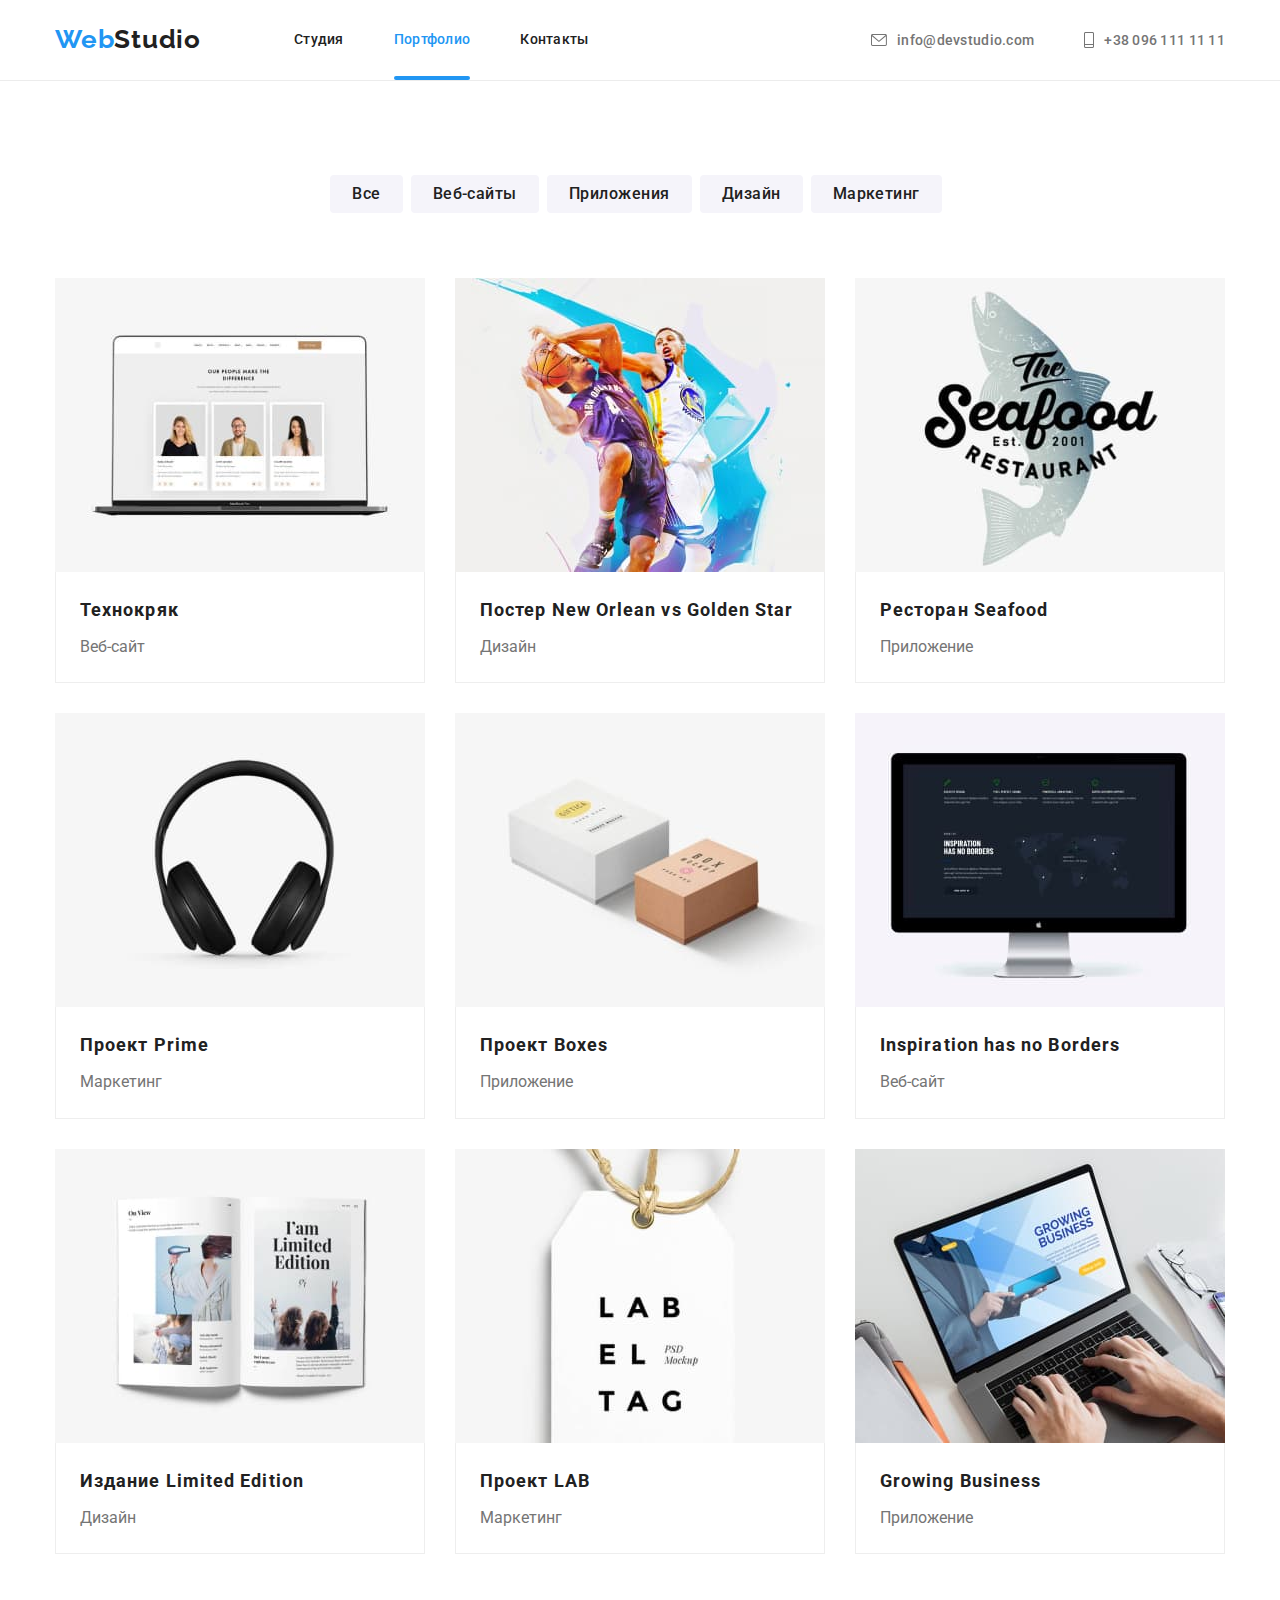
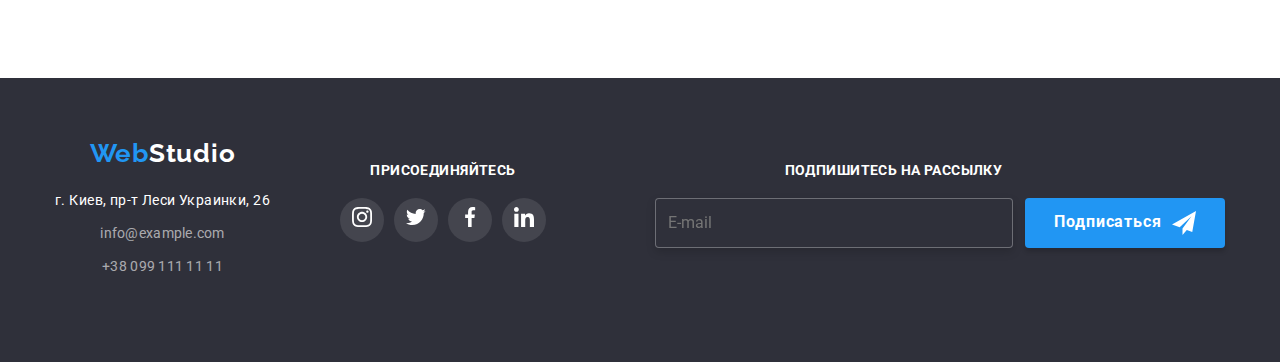
==== portfolio.html @ 6d99855c "." ====
<!DOCTYPE html>
<html lang="ru">

<head>
  <meta charset="UTF-8" />
  <meta http-equiv="X-UA-Compatible" content="IE=edge" />
  <meta name="viewport" content="width=device-width, initial-scale=1.0" />
  <title>Document</title>
  <link href="https://fonts.googleapis.com/css2?family=Raleway:wght@700&family=Roboto:wght@400;500;700;900&display=swap"
    rel="stylesheet">
  <link rel="stylesheet" href="https://cdnjs.cloudflare.com/ajax/libs/modern-normalize/1.0.0/modern-normalize.min.css">
  <link rel="stylesheet" href="./css/main.css" />
</head>

<body>
  <!--Шапка сайта-->

  <header class="header">
    <div class="container header__link">
      <a href="./index.html" class="logo header-logo">Web<span class="logo__part">Studio</span></a>
      <button type="button" class="menu__button is-open" aria-label="Переключатель мобильного меню"
        aria-expanded="false" aria-controls="menu-container" data-menu-button>
        <svg width="40" height="40">
          <use class="menu__icon-cross" href="./images/icons.svg#menu"></use>
          <use class="menu__icon-menu" href="./images/icons.svg#close-menu"></use>
        </svg>
      </button>
      <div class="mobile-menu is-open" data-menu>
        <nav>
          <ul class="site-nav ">
            <li class="site-nav__item ">
              <a href="./index.html" class="site-nav__link">Студия
              </a>
            </li>
            <li class="site-nav__item ">
              <a href="./portfolio.html" class="site-nav__link  current  site-nav--current">Портфолио</a>
            </li>
            <li class="site-nav__item ">
              <a href="/" class="site-nav__link">Контакты</a>
            </li>
          </ul>
        </nav>
        <div>
          <ul class="communication">
            <li class="communication__item">
              <a href="mailto:info@devstudio.com" class="header__communication header__communication--grey">
                <svg class="communication__icon" width="16px" height="12px">
                  <use href="./images/icons.svg#letter">
                  </use>
                </svg>
                info@devstudio.com
              </a>
            </li>
            <li class="communication__item">
              <a href="tel:+380961111111" class="header__communication header__communication--large">
                <svg class="communication__icon" width="10px" height="16px">
                  <use href="./images/icons.svg#mobile"></use>
                </svg>
                +38 096 111 11 11</a>
            </li>
          </ul>
          <ul class="social-menu">
            <li class="social-menu__item social-menu__item--margin">
              <a href="" class="social-menu__link">Instagram</a>
            </li>
            <li class="social-menu__item social-menu__item--margin">
              <a href="" class="social-menu__link">Twitter</a>
            </li>
            <li class="social-menu__item social-menu__item--margin">
              <a href="" class="social-menu__link">Facebook</a>
            </li>
            <li class="social-menu__item social-menu__item--margin">
              <a href="" class="social-menu__link">LinkedIn</a>
            </li>
          </ul>
        </div>
      </div>
    </div>
  </header>

  <!--Портфолио-->
  <section class="section">
    <div class="container">
      <h1 class="filtr__title">Портфолио</h1>
      <div class="filtr">
        <ul class="filtr__list">
          <li class="filtr__item"><button type="button" class="filtr__button">Все</button></li>
          <li class="filtr__item"><button type="button" class="filtr__button">Веб-сайты</button></li>
          <li class="filtr__item"><button type="button" class="filtr__button">Приложения</button></li>
          <li class="filtr__item"><button type="button" class="filtr__button">Дизайн</button></li>
          <li class="filtr__item"><button type="button" class="filtr__button">Маркетинг</button></li>
        </ul>
      </div>
      <ul class="portfolio">
        <li class="portfolio__item ">
          <div class="portfolio__overlay">
            <p class="portfolio__hover-text">
              Технокряк это современная площадка распространения коронавируса. Компании используют
              эту платформу для цифрового
              шпионажа и атак на защищённые сервера конкурентов.</p>
            <a href="" class="portfolio__link">
              <picture>
                <source srcset="./images/portfolio/portfolio1-desktop.jpg 1x,
              ./images/portfolio/portfolio1-desktop-@2x.jpg 2x" media="(min-width:1200px)" type="image/jpg" />
                <source srcset="./images/portfolio/portfolio1-tablet.jpg 1x,
              ./images/portfolio/portfolio1-tablet-@2x.jpg 2x" media="(min-width:768px)" type="image/jpg" />
                <source srcset="./images/portfolio/portfolio1-mobile.jpg 1x,
              ./images/portfolio/portfolio1-mobile-@2x.jpg 2x" media="(max-width:767px)" type="image/jpg" />

                <img src="./images/portfolio/portfolio1-desktop.jpg" alt="Ноутбук с открытым сайтом" width="450">
              </picture>

            </a>
          </div>
          <div class="portfolio__border">
            <h2 class="portfolio__title">Технокряк</h2>
            <p class="portfolio__type">Веб-сайт</p>
          </div>

        </li>
        <li class="portfolio__item">
          <div class="portfolio__overlay">
            <a href="" class="portfolio__link">
              <picture>
                <source srcset="./images/portfolio/portfolio2-desktop.jpg 1x,
               ./images/portfolio/portfolio2-desktop-@2x.jpg 2x" media="(min-width:1200px)" type="image/jpg" />
                <source srcset="./images/portfolio/portfolio2-tablet.jpg 1x,
               ./images/portfolio/portfolio2-tablet-@2x.jpg 2x" media="(min-width:768px)" type="image/jpg" />
                <source srcset="./images/portfolio/portfolio2-mobile.jpg 1x,
               ./images/portfolio/portfolio2-mobile-@2x.jpg 2x" media="(max-width:767px)" type="image/jpg" />

                <img src="./images/portfolio/portfolio2-desktop.jpg" alt="Баскетболисты" width="450">
              </picture>

            </a>
          </div>
          <div class="portfolio__border">
            <h2 class="portfolio__title">Постер New Orlean vs Golden Star</h2>
            <p class="portfolio__type">Дизайн</p>
          </div>

        </li>
        <li class="portfolio__item">
          <div class="portfolio__overlay">
            <a href="" class="portfolio__link">
              <picture>
                <source srcset="./images/portfolio/portfolio3-desktop.jpg 1x,
              ./images/portfolio/portfolio3-desktop-@2x.jpg 2x" media="(min-width:1200px)" type="image/jpg" />
                <source srcset="./images/portfolio/portfolio3-tablet.jpg 1x,
               ./images/portfolio/portfolio3-tablet-@2x.jpg 2x" media="(min-width:768px)" type="image/jpg" />
                <source srcset="./images/portfolio/portfolio3-mobile.jpg 1x,
                 ./images/portfolio/portfolio3-mobile-@2x.jpg 2x" media="(max-width:767px)" type="image/jpg" />

                <img src="./images/portfolio/portfolio3-desktop.jpg" alt="Логотип рыбного ресторана" width="450">
              </picture>
            </a>
          </div>

          <div class="portfolio__border">
            <h2 class="portfolio__title">Ресторан Seafood</h2>
            <p class="portfolio__type">Приложение</p>
          </div>
        </li>
        <li class="portfolio__item">
          <div class="portfolio__overlay">
            <a href="" class="portfolio__link">
              <picture>
                <source srcset="./images/portfolio/portfolio4-desktop.jpg 1x,
                 ./images/portfolio/portfolio4-desktop-@2x.jpg 2x" media="(min-width:1200px)" type="image/jpg" />
                <source srcset="./images/portfolio/portfolio4-tablet.jpg 1x,
                 ./images/portfolio/portfolio4-tablet-@2x.jpg 2x" media="(min-width:768px)" type="image/jpg" />
                <source srcset="./images/portfolio/portfolio4-mobile.jpg 1x,
                ./images/portfolio/portfolio4-mobile-@2x.jpg 2x" media="(max-width:767px)" type="image/jpg" />

                <img src="./images/portfolio/portfolio4-desktop.jpg" alt="Наушники" width="450">
              </picture>
            </a>
          </div>
          <div class="portfolio__border">
            <h2 class="portfolio__title">Проект Prime</h2>
            <p class="portfolio__type">Маркетинг</p>
          </div>

        </li>
        <li class="portfolio__item">
          <div class="portfolio__overlay">
            <a href="" class="portfolio__link">
              <picture>
                <source srcset="./images/portfolio/portfolio5-desktop.jpg 1x,
                               ./images/portfolio/portfolio5-desktop-@2x.jpg 2x" media="(min-width:1200px)"
                  type="image/jpg" />
                <source srcset="./images/portfolio/portfolio5-tablet.jpg 1x,
                               ./images/portfolio/portfolio5-tablet-@2x.jpg 2x" media="(min-width:768px)"
                  type="image/jpg" />
                <source srcset="./images/portfolio/portfolio5-mobile.jpg 1x,
                              /.images/portfolio/portfolio5-mobile-@2x.jpg 2x" media="(max-width:767px)"
                  type="image/jpg" />

                <img src="./images/portfolio/portfolio5-desktop.jpg" alt="Запакованые коробочки" width="450">
              </picture>
            </a>
          </div>
          <div class="portfolio__border">
            <h2 class="portfolio__title">Проект Boxes</h2>
            <p class="portfolio__type">Приложение</p>
          </div>

        </li>
        <li class="portfolio__item">
          <div class="portfolio__overlay">
            <a href="" class="portfolio__link">
              <picture>
                <source srcset="./images/portfolio/portfolio6-desktop.jpg 1x,
                    ./images/portfolio/portfolio6-desktop-@2x.jpg 2x" media="(min-width:1200px)" type="image/jpg" />
                <source srcset="./images/portfolio/portfolio6-tablet.jpg 1x,
                      ./images/portfolio/portfolio6-tablet-@2x.jpg 2x" media="(min-width:768px)" type="image/jpg" />
                <source srcset="./images/portfolio/portfolio6-mobile.jpg 1x,
                    ./images/portfolio/portfolio6-mobile-@2x.jpg 2x" media="(max-width:767px)" type="image/jpg" />

                <img src="./images/portfolio/portfolio6-desktop.jpg" alt="Экран компьютера с открытой программой"
                  idth="450">
              </picture>
            </a>
          </div>
          <div class="portfolio__border">
            <h2 class="portfolio__title">Inspiration has no Borders</h2>
            <p class="portfolio__type">Веб-сайт</p>
          </div>

        </li>
        <li class="portfolio__item">
          <div class="portfolio__overlay">
            <a href="" class="portfolio__link">
              <picture>
                <source srcset="./images/portfolio/portfolio7-desktop.jpg 1x,
                    ./images/portfolio/portfolio7-desktop-@2x.jpg 2x" media="(min-width:1200px)" type="image/jpg" />
                <source srcset="./images/portfolio/portfolio7-tablet.jpg 1x,
                 ./images/portfolio/portfolio7-tablet-@2x.jpg 2x" media="(min-width:768px)" type="image/jpg" />
                <source srcset="./images/portfolio/portfolio7-mobile.jpg 1x,
                    ./images/portfolio/portfolio7-mobile-@2x.jpg 2x" media="(max-width:767px)" type="image/jpg" />

                <img src="./images/portfolio/portfolio7-desktop.jpg" alt="Открытый журнал" width="450">
              </picture>
            </a>
          </div>

          <div class="portfolio__border">
            <h2 class="portfolio__title">Издание Limited Edition</h2>
            <p class="portfolio__type">Дизайн</p>
          </div>

        </li>
        <li class="portfolio__item">
          <div class="portfolio__overlay">
            <a href="" class="portfolio__link">
              <picture>
                <source srcset="./images/portfolio/portfolio8-desktop.jpg 1x,
                     ./images/portfolio/portfolio8-desktop-@2x.jpg 2x" media="(min-width:1200px)" type="image/jpg" />
                <source srcset="./images/portfolio/portfolio8-tablet.jpg 1x,
                 ./images/portfolio/portfolio8-tablet-@2x.jpg 2x" media="(min-width:768px)" type="image/jpg" />
                <source srcset="./images/portfolio/portfolio8-mobile.jpg 1x,
                  ./images/portfolio/portfolio8-mobile-@2x.jpg 2x" media="(max-width:767px)" type="image/jpg" />

                <img src="./images/portfolio/portfolio8-desktop.jpg" alt="Етикетка" width="450">
              </picture>
            </a>
          </div>

          <div class="portfolio__border">
            <h2 class="portfolio__title">Проект LAB</h2>
            <p class="portfolio__type">Маркетинг</p>
          </div>

        </li>
        <li class="portfolio__item">
          <div class="portfolio__overlay">
            <a href="" class="portfolio__link">
              <picture>
                <source srcset="./images/portfolio/portfolio9-desktop.jpg 1x,
                   ./images/portfolio/portfolio9-desktop-@2x.jpg 2x" media="(min-width:1200px)" type="image/jpg" />
                <source srcset="./images/portfolio/portfolio9-tablet.jpg 1x,
                   ./images/portfolio/portfolio9-tablet-@2x.jpg 2x" media="(min-width:768px)" type="image/jpg" />
                <source srcset="./images/portfolio/portfolio9-mobile.jpg 1x,
                   ./images/portfolio/portfolio9-mobile-@2x.jpg 2x" media="(max-width:767px)" type="image/jpg" />

                <img src="./images/portfolio/portfolio9-desktop.jpg" alt="Работа за ноутбуком" width="450">
              </picture>

            </a>
          </div>

          <div class="portfolio__border">
            <h2 class="portfolio__title">Growing Business</h2>
            <p class="portfolio__type">Приложение</p>
          </div>

        </li>
      </ul>
    </div>
  </section>

  <!--Футер-->
  <footer class="footer__bg">
    <div class="container footer">
      <div class="footer__tablet">
        <div class="footer__div">
          <a href="./index.html" class="logo">Web<span class="logo__lower">Studio</span></a>
          <address class="footer__address">г. Киев, пр-т Леси Украинки, 26</address>
          <ul>
            <li>
              <a href="mailto:info@example.com" class="footer__communication">info@example.com</a>
            </li>
            <li>
              <a href="tel:+380991111111" class="footer__communication">+38 099 111 11 11</a>
            </li>
          </ul>
        </div>


        <div class="social-footer">
          <h2 class="social-footer__title">присоединяйтесь</h2>
          <ul class=" social-footer__list">
            <li class="social-footer__item">
              <a href="" class="social-footer__link">
                <svg class="social-footer__icon" width="20px" height="20px">
                  <use href="./images/icons.svg#instagram"></use>
                </svg>
              </a>
            </li>
            <li class="social-footer__item">
              <a href="" class="social-footer__link">
                <svg class="social-footer__icon" width="20px" height="20px">
                  <use href="./images/icons.svg#twitter"></use>
                </svg>
              </a>
            </li>
            <li class="social-footer__item">
              <a href="" class="social-footer__link">
                <svg class="social-footer__icon" width="20px" height="20px">
                  <use href="./images/icons.svg#facebook"></use>
                </svg>
              </a>
            </li>
            <li class="social-footer__item">
              <a href="" class="social-footer__link">
                <svg class="social-footer__icon" width="20px" height="20px">
                  <use href="./images/icons.svg#linkedin"></use>
                </svg>
              </a>
            </li>
          </ul>
        </div>
      </div>
      <div class="footer-form__div">

        <h2 class="footer-form__title">Подпишитесь на рассылку</h2>
        <form class="footer-form">
          <input class="footer-form__input" type="email" name="email" placeholder="E-mail">

          <button class="footer-form__button" type="button">Подписаться
            <svg class="footer-form__icon" width="24px" height="24px">
              <use href="./images/icons.svg#icon-send"></use>
            </svg>
          </button>
        </form>
      </div>
    </div>
  </footer>

  <script src="./js/menu.js"></script>
</body>

</html>
---- css/main.css ----
body {
  font-family: roboto, sans-serif;
  color: #212121;
}

li {
  list-style: none;
}

ul {
  margin: 0;
  padding: 0;
}

img {
  display: block;
  max-width: 100%;
}

button {
  font-family: inherit;
}

.container {
  margin-left: auto;
  margin-right: auto;
  padding: 0 15px 0 15px;
}

@media screen and (min-width: 480px) {
  .container {
    width: 480px;
  }
}

@media screen and (min-width: 768px) {
  .container {
    width: 768px;
  }
}

@media screen and (min-width: 1200px) {
  .container {
    width: 1200px;
  }
}

.logo {
  color: #2196F3;
  font-family: raleway, sans-serif;
  text-decoration: none;
  font-weight: bold;
  font-size: 24px;
  line-height: 1.2;
  letter-spacing: 0.03em;
}

@media screen and (min-width: 768px) {
  .logo {
    font-size: 26px;
  }
}

.section {
  padding-top: 94px;
  padding-bottom: 94px;
}

@media screen and (max-width: 1190px) {
  .section {
    padding-top: 60px;
    padding-bottom: 60px;
  }
}

.section.no-padding {
  padding-top: 0;
}

@media screen and (max-width: 1200px) {
  .section.no-padding {
    display: none;
  }
}

.hero__button, .footer-form__button, .modal-form___send-button {
  font-style: normal;
  font-weight: bold;
  font-size: 16px;
  line-height: 1.8;
  letter-spacing: 0.06em;
  border: transparent;
  border-radius: 4px;
  cursor: pointer;
  color: #ffffff;
  background-color: #2196F3;
  -webkit-box-shadow: 0px 4px 4px rgba(0, 0, 0, 0.15);
          box-shadow: 0px 4px 4px rgba(0, 0, 0, 0.15);
  width: 200px;
  height: 50px;
}

.header {
  position: relative;
  border-bottom: 1px solid #ECECEC;
}

.header__link {
  display: -webkit-box;
  display: -ms-flexbox;
  display: flex;
}

@media screen and (max-width: 767px) {
  .header__link {
    -webkit-box-align: center;
        -ms-flex-align: center;
            align-items: center;
    -webkit-box-pack: justify;
        -ms-flex-pack: justify;
            justify-content: space-between;
  }
}

.header-logo {
  padding-top: 16px;
  padding-bottom: 16px;
}

@media screen and (min-width: 767px) {
  .header-logo {
    padding-top: 26px;
    padding-bottom: 26px;
  }
}

@media screen and (min-width: 1200px) {
  .header-logo {
    padding-top: 24px;
    padding-bottom: 25px;
  }
}

.logo__part {
  color: #212121;
}

@media screen and (max-width: 767px) {
  .mobile-menu {
    position: absolute;
    top: 0;
    left: 0;
    display: -webkit-box;
    display: -ms-flexbox;
    display: flex;
    -webkit-box-orient: vertical;
    -webkit-box-direction: normal;
        -ms-flex-direction: column;
            flex-direction: column;
    -webkit-box-pack: justify;
        -ms-flex-pack: justify;
            justify-content: space-between;
    width: 100%;
    height: 100vh;
    background-color: #ffffff;
    z-index: 5;
    padding-top: 48px;
    padding-bottom: 48px;
    padding-left: 40px;
    -webkit-transition: top 250ms;
    transition: top 250ms;
  }
}

.mobile-menu.is-open {
  top: -100vh;
}

@media screen and (min-width: 767px) {
  .mobile-menu {
    width: 100%;
    display: -webkit-box;
    display: -ms-flexbox;
    display: flex;
    -webkit-box-align: center;
        -ms-flex-align: center;
            align-items: center;
    -webkit-box-pack: justify;
        -ms-flex-pack: justify;
            justify-content: space-between;
  }
}

@media screen and (min-width: 767px) {
  .mobile-menu {
    margin-left: 88px;
  }
}

@media screen and (min-width: 1200px) {
  .mobile-menu {
    margin-left: 93px;
  }
}

@media screen and (min-width: 767px) {
  .site-nav {
    display: -webkit-box;
    display: -ms-flexbox;
    display: flex;
  }
}

.site-nav--current {
  color: #2196F3;
}

@media screen and (min-width: 767px) {
  .site-nav--current::after {
    content: "";
    display: block;
    position: absolute;
    left: 0;
    bottom: 0;
    width: 100%;
    height: 4px;
    border-radius: 2px;
    background-color: #2196F3;
  }
}

@media screen and (min-width: 767px) {
  .site-nav__item {
    position: relative;
  }
  .site-nav__item:not(:last-child) {
    margin-right: 50px;
  }
}

@media screen and (max-width: 767px) {
  .site-nav__item:not(:last-child) {
    margin-bottom: 32px;
  }
}

.site-nav__link {
  position: relative;
  color: #212121;
  text-decoration: none;
  -webkit-transition: color 250ms cubic-bezier(0.4, 0, 0.2, 1);
  transition: color 250ms cubic-bezier(0.4, 0, 0.2, 1);
  font-weight: 500;
  font-size: 40px;
  line-height: 1.17;
  letter-spacing: 0.02em;
}

.site-nav__link:hover, .site-nav__link:focus {
  color: #2196F3;
}

@media screen and (min-width: 767px) {
  .site-nav__link {
    display: -webkit-box;
    display: -ms-flexbox;
    display: flex;
    font-size: 14px;
    line-height: 1.14;
    padding-top: 32px;
    padding-bottom: 32px;
  }
}

.current {
  color: #2196F3;
}

.communication {
  display: -webkit-box;
  display: -ms-flexbox;
  display: flex;
  -webkit-box-orient: vertical;
  -webkit-box-direction: reverse;
      -ms-flex-direction: column-reverse;
          flex-direction: column-reverse;
}

@media screen and (min-width: 767px) {
  .communication {
    -webkit-box-orient: vertical;
    -webkit-box-direction: normal;
        -ms-flex-direction: column;
            flex-direction: column;
  }
}

@media screen and (min-width: 1200px) {
  .communication {
    -webkit-box-orient: inherit;
    -webkit-box-direction: inherit;
        -ms-flex-direction: inherit;
            flex-direction: inherit;
  }
}

@media screen and (max-width: 767px) {
  .communication {
    margin-bottom: 64px;
  }
}

.header__communication {
  display: -webkit-box;
  display: -ms-flexbox;
  display: flex;
  -webkit-box-align: center;
      -ms-flex-align: center;
          align-items: center;
  font-style: normal;
  font-weight: 500;
  font-size: 14px;
  line-height: 1.17;
  letter-spacing: 0.02em;
  color: #757575;
  text-decoration: none;
  -webkit-transition: color 250ms cubic-bezier(0.4, 0, 0.2, 1);
  transition: color 250ms cubic-bezier(0.4, 0, 0.2, 1);
}

.header__communication:hover, .header__communication:focus {
  color: #2196F3;
}

@media screen and (max-width: 767px) {
  .header__communication {
    font-size: 24px;
    line-height: 1.18;
  }
  .header__communication--large {
    font-size: 34px;
    line-height: 1.18;
    color: #2196F3;
    margin-bottom: 32px;
  }
  .header__communication--large:focus, .header__communication--large:hover {
    color: #2196F3;
  }
}

@media screen and (max-width: 767px) and (min-width: 767px) {
  .header__communication {
    font-size: 12px;
    line-height: 1.14;
    color: #757575;
    display: -webkit-box;
    display: -ms-flexbox;
    display: flex;
    -webkit-box-align: center;
        -ms-flex-align: center;
            align-items: center;
  }
}

@media screen and (min-width: 1200px) {
  .header__communication {
    padding-top: 30px;
    padding-bottom: 30px;
  }
}

@media screen and (max-width: 1199px) {
  .communication__item + .communication__item {
    margin-top: 10px;
  }
}

@media screen and (min-width: 1200px) {
  .communication__item + .communication__item {
    margin-left: 50px;
  }
}

.communication__icon {
  display: none;
}

@media screen and (min-width: 767px) {
  .communication__icon {
    display: block;
    fill: currentColor;
  }
}

.communication__icon {
  margin-right: 10px;
}

@media screen and (min-width: 767px) and (max-width: 1200px) {
  .communication__icon {
    margin-right: 8px;
  }
}

.social-menu {
  display: -webkit-box;
  display: -ms-flexbox;
  display: flex;
  -ms-flex-wrap: wrap;
      flex-wrap: wrap;
}

@media screen and (min-width: 767px) {
  .social-menu {
    display: none;
  }
}

.social-menu__link {
  font-weight: 500;
  font-size: 18px;
  line-height: 1.22;
  letter-spacing: 0.02em;
  color: #2196F3;
}

.social-menu__link:focus, .social-menu__link:hover {
  color: #2196F3;
}

.social-menu__item {
  position: relative;
}

.social-menu__item:not(:last-child) {
  margin-right: 20px;
}

.social-menu__item:not(:first-child)::after {
  position: absolute;
  top: 0;
  left: -10px;
  content: '';
  display: block;
  height: 22px;
  border: 1px solid rgba(33, 33, 33, 0.2);
}

@media screen and (max-width: 767px) {
  .menu__button {
    display: -webkit-inline-box;
    display: -ms-inline-flexbox;
    display: inline-flex;
    margin: 0;
    padding: 0;
    border: none;
    background-color: transparent;
    z-index: 10;
  }
  .menu__button:hover, .menu__button:focus {
    fill: #2196F3;
  }
  .menu__button .menu__icon-cross {
    display: none;
  }
  .menu__button.is-open .menu__icon-cross {
    display: block;
  }
  .menu__button.is-open .menu__icon-menu {
    display: none;
  }
}

@media screen and (min-width: 767px) {
  .menu__button {
    display: none;
  }
}

.hero {
  text-align: center;
  padding-top: 118px;
  padding-bottom: 118px;
}

@media screen and (min-width: 768px) {
  .hero {
    padding-top: 200px;
    padding-bottom: 200px;
  }
}

.hero__overlay {
  margin-left: auto;
  margin-right: auto;
  height: 400px;
  background-image: -webkit-gradient(linear, left top, right top, from(rgba(0, 0, 0, 0.4))), url(/images/Header-mobile.jpg);
  background-image: linear-gradient(to right rgba(0, 0, 0, 0.4), rgba(0, 0, 0, 0.4)), url(/images/Header-mobile.jpg);
  background-size: cover;
  background-repeat: no-repeat;
  background-position: center;
}

@media screen and (min-width: 768px) {
  .hero__overlay {
    height: 600px;
  }
}

@media (-webkit-min-device-pixel-ratio: 2), (min-resolution: 2dppx) {
  .hero__overlay {
    background-image: -webkit-gradient(linear, left top, right top, from(rgba(0, 0, 0, 0.4))), url(/images/Header-mobile@2x.jpg);
    background-image: linear-gradient(to right rgba(0, 0, 0, 0.4), rgba(0, 0, 0, 0.4)), url(/images/Header-mobile@2x.jpg);
  }
}

@media screen and (min-width: 480px) {
  .hero__overlay {
    background-image: -webkit-gradient(linear, left top, right top, from(rgba(0, 0, 0, 0.4))), url(/images/Header-tablet.jpg);
    background-image: linear-gradient(to right rgba(0, 0, 0, 0.4), rgba(0, 0, 0, 0.4)), url(/images/Header-tablet.jpg);
  }
}

@media screen and (min-width: 480px) and (-webkit-min-device-pixel-ratio: 2), screen and (min-width: 480px) and (min-resolution: 2dppx) {
  .hero__overlay {
    background-image: -webkit-gradient(linear, left top, right top, from(rgba(0, 0, 0, 0.4))), url(/images/Header-tablet@2x.jpg);
    background-image: linear-gradient(to right rgba(0, 0, 0, 0.4), rgba(0, 0, 0, 0.4)), url(/images/Header-tablet@2x.jpg);
  }
}

@media screen and (min-width: 768px) {
  .hero__overlay {
    background-image: -webkit-gradient(linear, left top, right top, from(rgba(0, 0, 0, 0.4))), url(/images/Header-desktop.jpg);
    background-image: linear-gradient(to right rgba(0, 0, 0, 0.4), rgba(0, 0, 0, 0.4)), url(/images/Header-desktop.jpg);
  }
}

@media screen and (min-width: 768px) and (-webkit-min-device-pixel-ratio: 2), screen and (min-width: 768px) and (min-resolution: 2dppx) {
  .hero__overlay {
    background-image: -webkit-gradient(linear, left top, right top, from(rgba(0, 0, 0, 0.4))), url(/images/Header-desktop@2x.jpg);
    background-image: linear-gradient(to right rgba(0, 0, 0, 0.4), rgba(0, 0, 0, 0.4)), url(/images/Header-desktop@2x.jpg);
  }
}

.hero__title {
  color: #ffffff;
  font-weight: 900;
  font-size: 26px;
  line-height: 1.4;
  letter-spacing: 0.06em;
  text-transform: uppercase;
  margin-bottom: 30px;
  margin-top: 0;
}

@media screen and (min-width: 1200px) {
  .hero__title {
    font-size: 44px;
  }
}

.hero__button {
  margin-left: auto;
  margin-right: auto;
}

@media screen and (min-width: 767px) {
  .advantage {
    display: -webkit-box;
    display: -ms-flexbox;
    display: flex;
    -ms-flex-wrap: wrap;
        flex-wrap: wrap;
    margin-right: -30px;
    margin-bottom: -30px;
  }
}

.advantage__title {
  position: absolute;
  width: 1px;
  height: 1px;
  margin: -1px;
  border: 0;
  padding: 0;
  clip: rect(0 0 0 0);
  overflow: hidden;
}

.advantage__div {
  display: -webkit-box;
  display: -ms-flexbox;
  display: flex;
  -webkit-box-pack: center;
      -ms-flex-pack: center;
          justify-content: center;
  background-color: #f5f4fa;
  height: 120px;
  margin-bottom: 30px;
  border-radius: 4px;
}

.advantage__icon {
  margin-top: 20px;
}

.advantage__item {
  background-color: #ffffff;
  margin-bottom: 30px;
}

@media screen and (min-width: 767px) {
  .advantage__item {
    -ms-flex-preferred-size: calc((100% - 60px) / 2);
        flex-basis: calc((100% - 60px) / 2);
    margin-right: 30px;
    margin-bottom: 30px;
  }
}

@media screen and (min-width: 1199px) {
  .advantage__item {
    -ms-flex-preferred-size: calc((100% - 120px) / 4);
        flex-basis: calc((100% - 120px) / 4);
    margin-right: 30px;
  }
}

@media screen and (min-width: 767px) and (max-width: 1198px) {
  .advantage__item:nth-child(2n) {
    margin-right: 0;
  }
}

@media screen and (min-width: 1199px) {
  .advantage__item:last-child {
    margin-right: 0;
  }
}

.description__title {
  text-align: center;
  font-weight: bold;
  font-size: 14px;
  line-height: 1.4;
  text-transform: uppercase;
  letter-spacing: 0.03em;
  margin-top: 0;
  margin-bottom: 10px;
}

.description__info {
  font-size: 14px;
  line-height: 1.7;
  color: #757575;
  letter-spacing: 0.03em;
  margin-top: 0;
  margin-bottom: 0;
}

.service__title {
  font-weight: bold;
  font-size: 36px;
  line-height: 1.17;
  letter-spacing: 0.03em;
  text-align: center;
  margin-top: 0;
  margin-bottom: 50px;
}

.service__list {
  display: -webkit-box;
  display: -ms-flexbox;
  display: flex;
}

.service__item {
  background-color: #ffffff;
  margin-right: 30px;
  position: relative;
}

.service__item:last-child {
  margin-right: 0;
}

.service__link {
  text-align: center;
  background-color: rgba(47, 48, 58, 0.8);
  font-style: normal;
  font-weight: bold;
  font-size: 14px;
  line-height: 1.14;
  letter-spacing: 0.03em;
  color: #ffffff;
  text-transform: uppercase;
  text-decoration: none;
  width: 370px;
  height: 70px;
  position: absolute;
  bottom: 0;
  padding-top: 27px;
  margin: 0;
}

.team {
  margin-left: auto;
  margin-right: auto;
  background-color: #F5F4FA;
}

.team__title {
  font-weight: bold;
  font-size: 36px;
  line-height: 1.17;
  letter-spacing: 0.03em;
  text-align: center;
  margin-top: 0;
  margin-bottom: 50px;
}

@media screen and (min-width: 768px) {
  .team__list {
    display: -webkit-box;
    display: -ms-flexbox;
    display: flex;
    -ms-flex-wrap: wrap;
        flex-wrap: wrap;
    margin-right: -30px;
    margin-bottom: -30px;
  }
}

.team__item {
  background-color: #ffffff;
  margin-bottom: 30px;
}

@media screen and (max-width: 767px) {
  .team__item:last-child {
    margin-bottom: 0;
  }
}

@media screen and (min-width: 768px) {
  .team__item {
    -ms-flex-preferred-size: calc((100% - 30px * 2) / 2);
        flex-basis: calc((100% - 30px * 2) / 2);
    margin-right: 30px;
    margin-bottom: 30px;
  }
}

@media screen and (min-width: 1199px) {
  .team__item {
    -ms-flex-preferred-size: calc((100% - 30px * 4) / 4);
        flex-basis: calc((100% - 30px * 4) / 4);
    margin-right: 30px;
  }
}

.team__member {
  font-weight: 500;
  font-size: 16px;
  line-height: 1.9;
  letter-spacing: 0.03em;
  text-align: center;
  margin-top: 0;
  margin-bottom: 10px;
}

.team__profession {
  color: #757575;
  font-size: 16px;
  line-height: 1.9;
  letter-spacing: 0.03em;
  text-align: center;
  margin: 0;
}

.team__border {
  border-radius: 0px 0px 4px 4px;
  border: 1px solid #EEEEEE;
  padding-top: 30px;
  padding-bottom: 30px;
  -webkit-box-shadow: 0px 1px 3px rgba(0, 0, 0, 0.12), 0px 1px 1px rgba(0, 0, 0, 0.14), 0px 2px 1px rgba(0, 0, 0, 0.2);
          box-shadow: 0px 1px 3px rgba(0, 0, 0, 0.12), 0px 1px 1px rgba(0, 0, 0, 0.14), 0px 2px 1px rgba(0, 0, 0, 0.2);
}

.social-div {
  width: 206px;
  height: 44px;
  margin-left: auto;
  margin-right: auto;
  margin-top: 16px;
}

.social-div__list {
  display: -webkit-box;
  display: -ms-flexbox;
  display: flex;
}

.social-div__item {
  width: 44px;
  height: 44px;
  margin-right: 10px;
  -webkit-box-align: center;
      -ms-flex-align: center;
          align-items: center;
}

.social-div__item:last-child {
  margin-right: 0;
}

.social-div__link {
  display: -webkit-box;
  display: -ms-flexbox;
  display: flex;
  -webkit-box-pack: center;
      -ms-flex-pack: center;
          justify-content: center;
  -webkit-box-align: center;
      -ms-flex-align: center;
          align-items: center;
  width: 44px;
  height: 44px;
  border-radius: 50%;
  -webkit-transition: background-color 250ms cubic-bezier(0.4, 0, 0.2, 1);
  transition: background-color 250ms cubic-bezier(0.4, 0, 0.2, 1);
}

.social-div__link:focus, .social-div__link:hover {
  background-color: #2196F3;
}

.social-div__icon {
  fill: #AFB1B8;
  -webkit-transition: fill 250ms cubic-bezier(0.4, 0, 0.2, 1);
  transition: fill 250ms cubic-bezier(0.4, 0, 0.2, 1);
}

.social-div__link:hover .social-div__icon,
.social-div__link:focus .social-div__icon {
  fill: #ffffff;
}

.clients {
  -webkit-box-align: center;
      -ms-flex-align: center;
          align-items: center;
  display: -webkit-box;
  display: -ms-flexbox;
  display: flex;
  -ms-flex-wrap: wrap;
      flex-wrap: wrap;
  margin: -15px;
}

.clients__title {
  font-weight: bold;
  font-size: 36px;
  line-height: 1.17;
  letter-spacing: 0.03em;
  text-align: center;
  margin-top: 0;
  margin-bottom: 50px;
}

.clients__item {
  -webkit-box-sizing: border-box;
          box-sizing: border-box;
  margin: 15px;
  -ms-flex-preferred-size: calc((100% - 60px) / 2);
      flex-basis: calc((100% - 60px) / 2);
}

@media screen and (min-width: 768px) {
  .clients__item {
    -ms-flex-preferred-size: calc((100% - 90px) / 3);
        flex-basis: calc((100% - 90px) / 3);
  }
}

@media screen and (min-width: 1200px) {
  .clients__item {
    -ms-flex-preferred-size: calc((100% - 180px) / 6);
        flex-basis: calc((100% - 180px) / 6);
  }
}

.clients__link {
  display: -webkit-box;
  display: -ms-flexbox;
  display: flex;
  -webkit-box-pack: center;
      -ms-flex-pack: center;
          justify-content: center;
  -webkit-box-align: center;
      -ms-flex-align: center;
          align-items: center;
  height: 92px;
  border: 1px solid #AFB1B8;
  border-radius: 4px;
  -webkit-transition: border-color 250ms cubic-bezier(0.4, 0, 0.2, 1);
  transition: border-color 250ms cubic-bezier(0.4, 0, 0.2, 1);
}

.clients__link:hover, .clients__link:focus {
  border-color: #2196F3;
}

.clients__icon {
  fill: #AFB1B8;
  -webkit-transition: fill 250ms cubic-bezier(0.4, 0, 0.2, 1);
  transition: fill 250ms cubic-bezier(0.4, 0, 0.2, 1);
}

.clients__link:hover .clients__icon,
.clients__link:focus .clients__icon {
  fill: #2196F3;
}

.footer__bg {
  margin-left: auto;
  margin-right: auto;
  background-color: #2F303A;
}

.footer__address {
  color: #ffffff;
  font-size: 14px;
  line-height: 1.7;
  font-style: normal;
  margin-bottom: 9px;
  letter-spacing: 0.03em;
  margin-top: 20px;
}

.footer__communication {
  display: block;
  color: rgba(255, 255, 255, 0.6);
  text-decoration: none;
  font-size: 14px;
  line-height: 1.7;
  letter-spacing: 0.02em;
  margin-bottom: 9px;
}

.logo__lower {
  color: #ffffff;
  text-align: center;
}

.footer__div {
  padding-top: 60px;
  text-align: center;
  -webkit-box-align: center;
      -ms-flex-align: center;
          align-items: center;
}

@media screen and (min-width: 768px) {
  .footer__div {
    margin-right: 30px;
  }
}

@media screen and (min-width: 1200px) {
  .footer__div {
    margin-right: 70px;
  }
}

.social-footer {
  padding-top: 60px;
  padding-bottom: 60px;
  text-align: center;
  -webkit-box-align: center;
      -ms-flex-align: center;
          align-items: center;
}

@media screen and (min-width: 1200px) {
  .social-footer {
    padding-top: 72px;
  }
}

.social-footer__title {
  font-weight: bold;
  font-size: 14px;
  line-height: 16px;
  letter-spacing: 0.03em;
  text-transform: uppercase;
  color: #ffffff;
  margin-bottom: 20px;
}

.social-footer__list {
  width: 206px;
  height: 44px;
  display: -webkit-box;
  display: -ms-flexbox;
  display: flex;
  margin-left: auto;
  margin-right: auto;
}

.social-footer__item {
  display: -webkit-box;
  display: -ms-flexbox;
  display: flex;
  width: 44px;
  height: 44px;
  margin-right: 10px;
  -webkit-box-pack: center;
      -ms-flex-pack: center;
          justify-content: center;
  border-radius: 50%;
  -webkit-box-align: center;
      -ms-flex-align: center;
          align-items: center;
  background-color: rgba(255, 255, 255, 0.1);
  cursor: pointer;
  -webkit-transition: background-color 250ms cubic-bezier(0.4, 0, 0.2, 1);
  transition: background-color 250ms cubic-bezier(0.4, 0, 0.2, 1);
}

.social-footer__item:last-child {
  margin-right: 0;
}

.social-footer__item:hover {
  background-color: #2196F3;
}

.social-footer__link {
  padding: 10px;
}

.social-footer__icon {
  fill: #ffffff;
}

@media screen and (min-width: 768px) and (max-width: 1199px) {
  .footer__tablet {
    display: -webkit-box;
    display: -ms-flexbox;
    display: flex;
    -ms-flex-pack: distribute;
        justify-content: space-around;
  }
}

@media screen and (min-width: 1200px) {
  .footer__tablet {
    display: -webkit-box;
    display: -ms-flexbox;
    display: flex;
    -ms-flex-preferred-size: calc((100% - 30px) / 2);
        flex-basis: calc((100% - 30px) / 2);
    padding-bottom: 60px;
  }
}

@media screen and (min-width: 1200px) {
  .footer {
    display: -webkit-box;
    display: -ms-flexbox;
    display: flex;
  }
}

.footer-form {
  padding-bottom: 60px;
  text-align: center;
  -webkit-box-align: center;
      -ms-flex-align: center;
          align-items: center;
}

@media screen and (min-width: 1200px) {
  .footer-form {
    margin-left: 93px;
    display: -webkit-box;
    display: -ms-flexbox;
    display: flex;
  }
}

@media screen and (min-width: 768px) {
  .footer-form__div {
    margin-top: 60px;
  }
}

@media screen and (min-width: 1200px) {
  .footer-form__div {
    margin-top: 72px;
  }
}

.footer-form__title {
  font-weight: bold;
  font-size: 14px;
  line-height: 16px;
  letter-spacing: 0.03em;
  text-transform: uppercase;
  color: #ffffff;
  margin-bottom: 20px;
  text-align: center;
}

.footer-form__input {
  width: 100%;
  height: 50px;
  background-color: #2F303A;
  border: 1px solid rgba(255, 255, 255, 0.3);
  -webkit-box-sizing: border-box;
          box-sizing: border-box;
  -webkit-filter: drop-shadow(0px 4px 4px rgba(0, 0, 0, 0.15));
          filter: drop-shadow(0px 4px 4px rgba(0, 0, 0, 0.15));
  border-radius: 4px;
  cursor: pointer;
  margin-bottom: 20px;
}

@media screen and (min-width: 768px) {
  .footer-form__input {
    width: 450px;
  }
}

@media screen and (min-width: 1200px) {
  .footer-form__input {
    width: 358px;
    margin-right: 12px;
    margin-bottom: 0;
  }
}

.footer-form__input:focus {
  border-color: rgba(255, 255, 255, 0.3);
}

.footer-form__input::-webkit-input-placeholder {
  padding-left: 10px;
}

.footer-form__input:-ms-input-placeholder {
  padding-left: 10px;
}

.footer-form__input::-ms-input-placeholder {
  padding-left: 10px;
}

.footer-form__input::placeholder {
  padding-left: 10px;
}

.footer-form__button {
  display: -webkit-box;
  display: -ms-flexbox;
  display: flex;
  -webkit-box-align: center;
      -ms-flex-align: center;
          align-items: center;
  text-align: center;
  -webkit-box-pack: center;
      -ms-flex-pack: center;
          justify-content: center;
  margin-left: 12px;
  margin-left: auto;
  margin-right: auto;
}

.footer-form__icon {
  margin-left: 10px;
}

.backdrop {
  position: fixed;
  top: 0;
  bottom: 0;
  width: 100%;
  height: 100%;
  background-color: rgba(0, 0, 0, 0.2);
  opacity: 1;
  -webkit-transition: opacity 250ms cubic-bezier(0.4, 0, 0.2, 1);
  transition: opacity 250ms cubic-bezier(0.4, 0, 0.2, 1);
  z-index: 15;
  overflow-y: scroll;
}

.backdrop.is-hidden {
  opacity: 0;
  visibility: visible;
  pointer-events: none;
}

@media screen and (max-width: 767.98px) {
  .backdrop {
    padding: 93px 15px;
  }
}

.modal {
  position: relative;
  width: 100%;
  max-width: 450px;
  border-radius: 4px;
  background-color: #ffffff;
  display: -webkit-box;
  display: -ms-flexbox;
  display: flex;
  -webkit-box-pack: end;
      -ms-flex-pack: end;
          justify-content: flex-end;
  -webkit-box-shadow: 0px 1px 3px rgba(0, 0, 0, 0.12), 0px 1px 1px rgba(0, 0, 0, 0.14), 0px 2px 1px rgba(0, 0, 0, 0.2);
          box-shadow: 0px 1px 3px rgba(0, 0, 0, 0.12), 0px 1px 1px rgba(0, 0, 0, 0.14), 0px 2px 1px rgba(0, 0, 0, 0.2);
  -webkit-transition: -webkit-transform 250ms cubic-bezier(0.4, 0, 0.2, 1);
  transition: -webkit-transform 250ms cubic-bezier(0.4, 0, 0.2, 1);
  transition: transform 250ms cubic-bezier(0.4, 0, 0.2, 1);
  transition: transform 250ms cubic-bezier(0.4, 0, 0.2, 1), -webkit-transform 250ms cubic-bezier(0.4, 0, 0.2, 1);
}

@media screen and (min-width: 768px) {
  .modal {
    position: absolute;
    top: 50%;
    left: 50%;
    height: 609px;
    -webkit-transform: translate(-50%, -50%) scale(1);
            transform: translate(-50%, -50%) scale(1);
  }
}

@media screen and (min-width: 1200px) {
  .modal {
    min-width: 528px;
    height: 581px;
  }
}

@media screen and (min-width: 768px) {
  .modal {
    padding-top: 8px;
    padding-right: 8px;
  }
}

@media screen and (max-width: 768px) {
  .modal {
    margin-right: auto;
    margin-left: auto;
  }
}

.modal__button-close {
  position: absolute;
  top: 0;
  right: 0;
  display: -webkit-box;
  display: -ms-flexbox;
  display: flex;
  -webkit-box-pack: center;
      -ms-flex-pack: center;
          justify-content: center;
  -webkit-box-align: center;
      -ms-flex-align: center;
          align-items: center;
  width: 30px;
  height: 30px;
  background-color: #fff;
  border: 1px solid rgba(0, 0, 0, 0.1);
  border-radius: 50%;
  padding: 0;
  cursor: pointer;
  margin-top: 8px;
  margin-right: 8px;
  -webkit-transition: fill 250ms cubic-bezier(0.4, 0, 0.2, 1);
  transition: fill 250ms cubic-bezier(0.4, 0, 0.2, 1);
}

.modal__button-close:focus, .modal__button-close:hover {
  fill: #2196F3;
}

.modal__form {
  padding: 40px;
}

@media screen and (min-width: 768px) {
  .modal__form {
    position: absolute;
    top: 0;
    right: 0;
    left: 0;
    bottom: 0;
  }
}

.modal-form__title {
  font-weight: 700;
  font-size: 20px;
  line-height: 1.15;
  text-align: center;
  letter-spacing: 0.03em;
  color: #212121;
  margin-bottom: 12px;
}

.modal-form__field {
  position: relative;
  display: -webkit-box;
  display: -ms-flexbox;
  display: flex;
  -webkit-box-orient: vertical;
  -webkit-box-direction: normal;
      -ms-flex-direction: column;
          flex-direction: column;
  margin-bottom: 10px;
}

.modal-form__field:last-child {
  margin-bottom: 0;
}

.modal-form__input {
  border: 1px solid rgba(33, 33, 33, 0.2);
  border-radius: 4px;
  padding-top: 12px;
  padding-right: 12px;
  padding-bottom: 12px;
  padding-left: 42px;
  margin-top: 4px;
  margin-bottom: 10px;
  font-size: 14px;
  -webkit-transition: border-color 250ms cubic-bezier(0.4, 0, 0.2, 1);
  transition: border-color 250ms cubic-bezier(0.4, 0, 0.2, 1);
}

.modal-form__input:focus {
  border-color: #2196F3;
}

.modal-form__input:focus + .modal-form__icon {
  fill: #2196F3;
}

.modal-form__label {
  font-style: normal;
  font-weight: normal;
  font-size: 12px;
  line-height: 1.17;
  letter-spacing: 0.01em;
  color: #757575;
  margin-bottom: 4px;
}

.modal-form__comment {
  padding: 12px 16px;
  font-weight: normal;
  font-size: 14px;
  line-height: 1.15;
  letter-spacing: 0.01em;
}

.modal-form__comment::-webkit-input-placeholder {
  color: rgba(117, 117, 117, 0.5);
}

.modal-form__comment:-ms-input-placeholder {
  color: rgba(117, 117, 117, 0.5);
}

.modal-form__comment::-ms-input-placeholder {
  color: rgba(117, 117, 117, 0.5);
}

.modal-form__comment::placeholder {
  color: rgba(117, 117, 117, 0.5);
}

.modal-form__icon {
  position: absolute;
  top: 50%;
  left: 3.5%;
  -webkit-transform: translateY(-30%);
          transform: translateY(-30%);
  -webkit-transition: fill var(--animation-speed) var(--timing-function);
  transition: fill var(--animation-speed) var(--timing-function);
}

.modal-form__checkbox {
  margin-top: 20px;
  text-align: center;
  position: relative;
}

.modal-form__checklabel {
  font-size: 12px;
  line-height: 1.17;
  letter-spacing: 0.03em;
  color: #757575;
}

@media screen and (min-width: 1200px) {
  .modal-form__checklabel {
    font-size: 14px;
    line-height: 1.71;
    letter-spacing: 0.03em;
  }
}

@media screen and (min-width: 320px) {
  .modal-form__checklabel {
    padding-left: 20px;
  }
}

@media screen and (min-width: 768px) {
  .modal-form__checklabel {
    padding-left: 24px;
  }
}

.modal-form__checkinput {
  position: absolute;
  width: 1px;
  height: 1px;
  margin: -1px;
  border: 0;
  padding: 0;
  clip: rect(0 0 0 0);
  overflow: hidden;
}

.modal-form__checkinput:checked + .modal-form__checkicon {
  background-color: #2196F3;
  background-image: url("../images/icon-check .svg");
  background-origin: border-box;
  border-color: #2196F3;
  border-radius: 4px;
  background-size: contain;
  fill: #2196F3;
}

.modal-form__checkicon {
  margin-right: 8px;
}

.modal-form__link {
  color: #2196F3;
  margin-left: 5px;
}

.modal-form___send-button {
  display: -webkit-box;
  display: -ms-flexbox;
  display: flex;
  -webkit-box-pack: center;
      -ms-flex-pack: center;
          justify-content: center;
  -webkit-box-align: center;
      -ms-flex-align: center;
          align-items: center;
  text-align: center;
  margin-top: 30px;
  margin-left: auto;
  margin-right: auto;
}

textarea {
  resize: none;
}

.modal-form___send-button {
  display: -webkit-box;
  display: -ms-flexbox;
  display: flex;
  -webkit-box-pack: center;
      -ms-flex-pack: center;
          justify-content: center;
  -webkit-box-align: center;
      -ms-flex-align: center;
          align-items: center;
  text-align: center;
  margin-top: 30px;
  margin-left: auto;
  margin-right: auto;
}

.filtr {
  margin-bottom: 40px;
}

@media screen and (min-width: 767.98px) {
  .filtr {
    margin-bottom: 30px;
  }
}

@media screen and (min-width: 1199.98px) {
  .filtr {
    margin-bottom: 50px;
  }
}

.filtr__list {
  display: -webkit-box;
  display: -ms-flexbox;
  display: flex;
  -ms-flex-wrap: wrap;
      flex-wrap: wrap;
}

@media screen and (min-width: 768px) {
  .filtr__list {
    -webkit-box-pack: center;
        -ms-flex-pack: center;
            justify-content: center;
    margin-left: -8px;
    margin-bottom: -15px;
    margin-bottom: 0;
  }
}

.filter__item {
  margin-left: 8px;
  margin-bottom: 15px;
}

@media screen and (min-width: 768px) {
  .filter__item {
    margin-bottom: 0;
  }
}

.filtr__title {
  position: absolute;
  width: 1px;
  height: 1px;
  margin: -1px;
  border: 0;
  padding: 0;
  clip: rect(0 0 0 0);
  overflow: hidden;
}

.filtr__item {
  margin-right: 8px;
  margin-bottom: 15px;
}

.filtr__item:last-child {
  margin-right: 0;
}

.filtr__button {
  color: #212121;
  background-color: #f5f4fa;
  font-weight: 500;
  font-size: 16px;
  line-height: 1.6;
  text-align: center;
  letter-spacing: 0.03em;
  cursor: pointer;
  padding: 6px 22px;
  border-radius: 4px;
  border: transparent;
  -webkit-transition-property: color, background-color,-webkit-box-shadow;
  transition-property: color, background-color,-webkit-box-shadow;
  transition-property: color, background-color,box-shadow;
  transition-property: color, background-color,box-shadow, -webkit-box-shadow;
  -webkit-transition-duration: 250ms;
          transition-duration: 250ms;
  -webkit-transition-timing-function: cubic-bezier(0.4, 0, 0.2, 1);
          transition-timing-function: cubic-bezier(0.4, 0, 0.2, 1);
}

.filtr__button:focus, .filtr__button:hover {
  background-color: #2196F3;
  color: #ffffff;
  -webkit-box-shadow: 0px 3px 1px rgba(0, 0, 0, 0.1), 0px 1px 2px rgba(0, 0, 0, 0.08), 0px 2px 2px rgba(0, 0, 0, 0.12);
          box-shadow: 0px 3px 1px rgba(0, 0, 0, 0.1), 0px 1px 2px rgba(0, 0, 0, 0.08), 0px 2px 2px rgba(0, 0, 0, 0.12);
}

@media screen and (min-width: 480px) {
  .portfolio {
    display: -webkit-box;
    display: -ms-flexbox;
    display: flex;
    -ms-flex-wrap: wrap;
        flex-wrap: wrap;
    margin-right: -30px;
  }
}

.portfolio__item {
  margin-bottom: 30px;
  position: relative;
  -webkit-transition-property: opacity, -webkit-box-shadow;
  transition-property: opacity, -webkit-box-shadow;
  transition-property: box-shadow, opacity;
  transition-property: box-shadow, opacity, -webkit-box-shadow;
  -webkit-transition-duration: 250ms;
          transition-duration: 250ms;
  -webkit-transition-timing-function: cubic-bezier(0.4, 0, 0.2, 1);
          transition-timing-function: cubic-bezier(0.4, 0, 0.2, 1);
}

.portfolio__item:hover, .portfolio__item:focus {
  -webkit-box-shadow: 0px 1px 1px rgba(0, 0, 0, 0.12), 0px 4px 4px rgba(0, 0, 0, 0.06), 1px 4px 6px rgba(0, 0, 0, 0.16);
          box-shadow: 0px 1px 1px rgba(0, 0, 0, 0.12), 0px 4px 4px rgba(0, 0, 0, 0.06), 1px 4px 6px rgba(0, 0, 0, 0.16);
  opacity: 1;
}

.portfolio__item:last-child {
  margin-bottom: 0;
}

@media screen and (min-width: 768px) {
  .portfolio__item {
    margin-right: 30px;
    -ms-flex-preferred-size: calc((100% - 60px) / 2);
        flex-basis: calc((100% - 60px) / 2);
  }
}

@media screen and (min-width: 768px) and (max-width: 1190px) {
  .portfolio__item:nth-child(2n) {
    margin-right: 0;
  }
}

@media screen and (min-width: 1190px) {
  .portfolio__item {
    margin-right: 30px;
    -ms-flex-preferred-size: calc((100% - 90px) / 3);
        flex-basis: calc((100% - 90px) / 3);
  }
}

@media screen and (min-width: 1190px) {
  .portfolio__item:nth-child(3n) {
    margin-right: 0;
  }
}

.portfolio__hover-text {
  position: absolute;
  display: inline-block;
  width: 100%;
  height: 100%;
  padding: 64px 24px;
  font-style: normal;
  font-weight: normal;
  font-size: 18px;
  line-height: 1.6;
  letter-spacing: 0.03em;
  color: #fff;
  opacity: 0;
  -webkit-transition: opacity 250ms cubic-bezier(0.4, 0, 0.2, 1), -webkit-transform 250ms cubic-bezier(0.4, 0, 0.2, 1);
  transition: opacity 250ms cubic-bezier(0.4, 0, 0.2, 1), -webkit-transform 250ms cubic-bezier(0.4, 0, 0.2, 1);
  transition: opacity 250ms cubic-bezier(0.4, 0, 0.2, 1), transform 250ms cubic-bezier(0.4, 0, 0.2, 1);
  transition: opacity 250ms cubic-bezier(0.4, 0, 0.2, 1), transform 250ms cubic-bezier(0.4, 0, 0.2, 1), -webkit-transform 250ms cubic-bezier(0.4, 0, 0.2, 1);
  -webkit-transform: translateY(100%);
          transform: translateY(100%);
}

.portfolio__item:focus .portfolio__hover-text,
.portfolio__item:hover .portfolio__hover-text {
  opacity: 1;
  -webkit-transform: translateY(0%);
          transform: translateY(0%);
}

.portfolio__overlay {
  overflow: hidden;
  position: relative;
}

.portfolio__overlay::before {
  content: "";
  width: 100%;
  height: 100%;
  display: block;
  position: absolute;
  left: 0;
  top: 0;
  background-color: rgba(33, 150, 243, 0.9);
  opacity: 0;
  -webkit-transition: opacity 250ms cubic-bezier(0.4, 0, 0.2, 1), -webkit-transform 250ms cubic-bezier(0.4, 0, 0.2, 1);
  transition: opacity 250ms cubic-bezier(0.4, 0, 0.2, 1), -webkit-transform 250ms cubic-bezier(0.4, 0, 0.2, 1);
  transition: opacity 250ms cubic-bezier(0.4, 0, 0.2, 1), transform 250ms cubic-bezier(0.4, 0, 0.2, 1);
  transition: opacity 250ms cubic-bezier(0.4, 0, 0.2, 1), transform 250ms cubic-bezier(0.4, 0, 0.2, 1), -webkit-transform 250ms cubic-bezier(0.4, 0, 0.2, 1);
  -webkit-transform: translateY(100%);
          transform: translateY(100%);
}

.portfolio__item:hover .portfolio__overlay::before,
.portfolio__item:focus .portfolio__overlay::before {
  opacity: 1;
  -webkit-transform: translateY(0);
          transform: translateY(0);
}

.portfolio__link {
  text-decoration: none;
}

.portfolio__border {
  border: 1px solid #EEEEEE;
  border-top: transparent;
  padding: 20px 24px 20px 24px;
  cursor: pointer;
}

.portfolio__title {
  color: #212121;
  font-weight: bold;
  font-size: 18px;
  line-height: 2;
  letter-spacing: 0.06em;
  margin-bottom: 4px;
  margin-top: 0;
}

.portfolio__type {
  color: #757575;
  font-size: 16px;
  line-height: 1.9;
  margin: 0;
}
/*# sourceMappingURL=main.css.map */
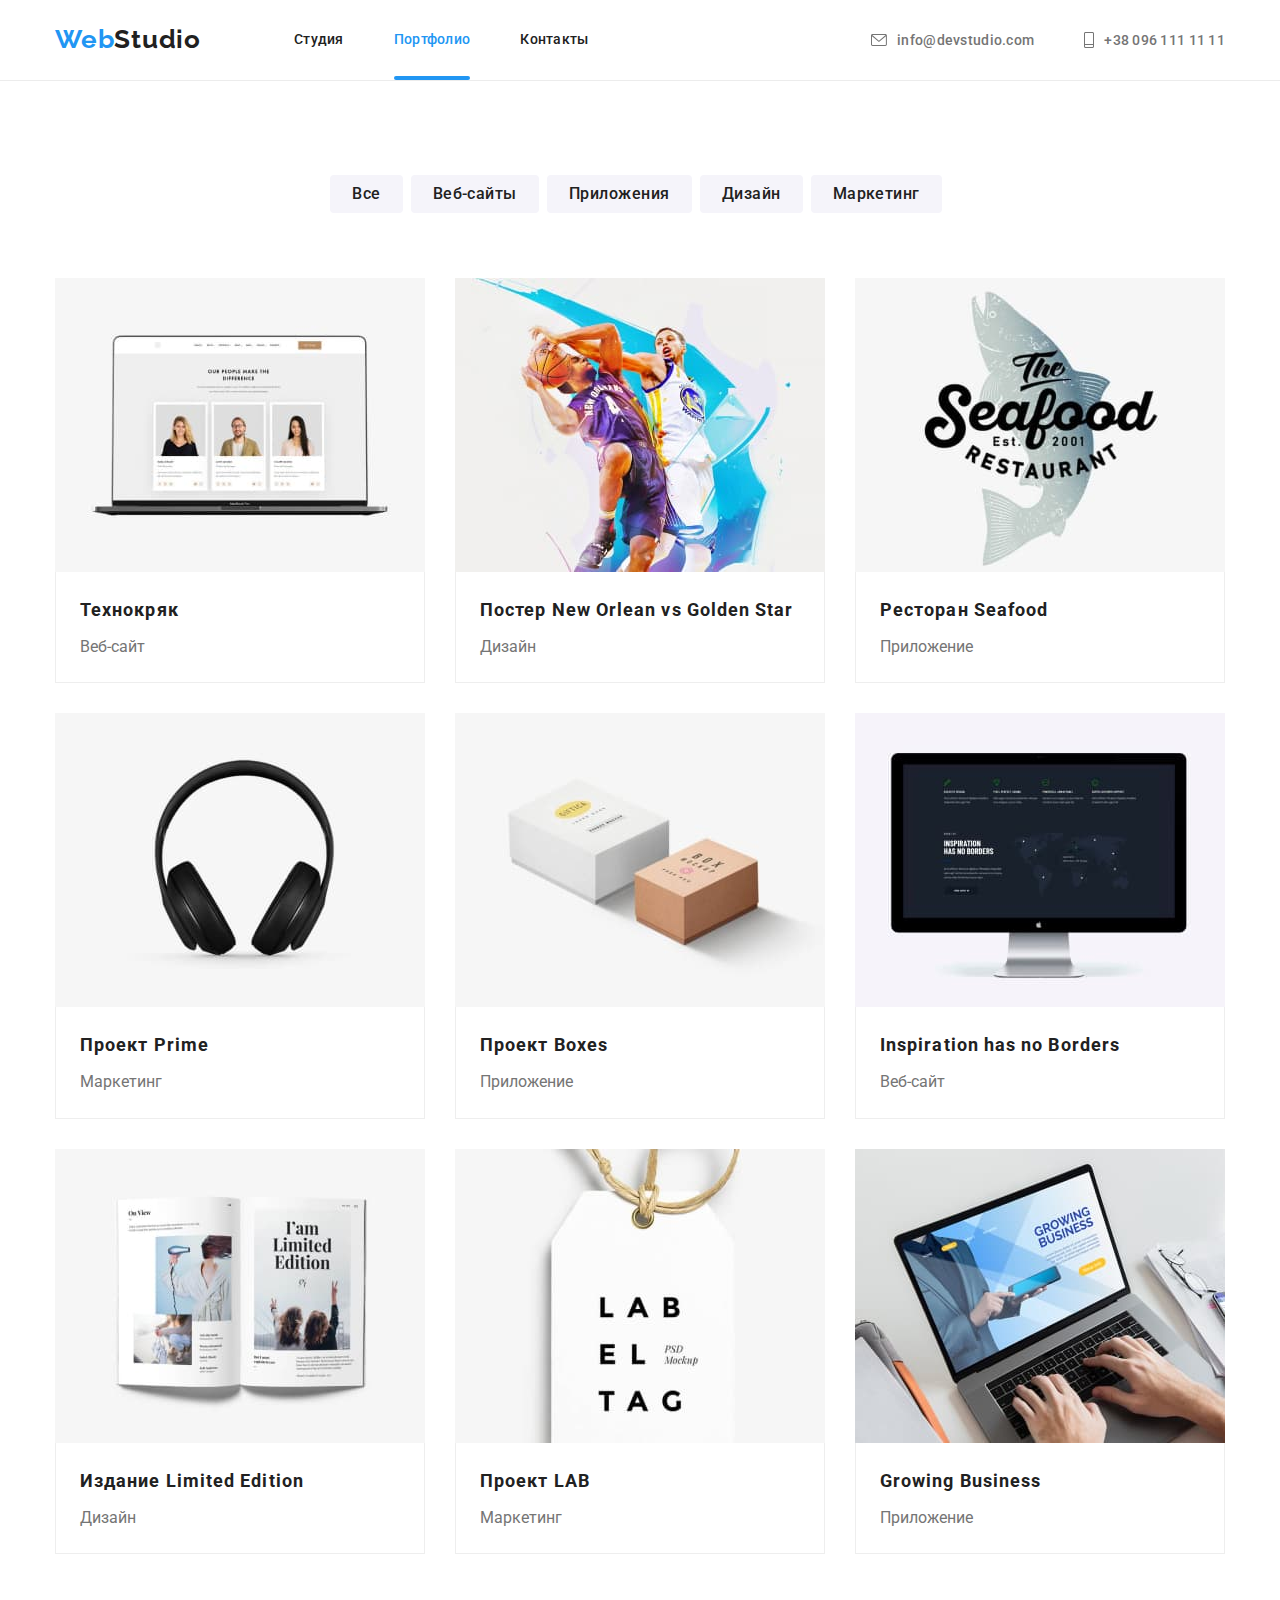
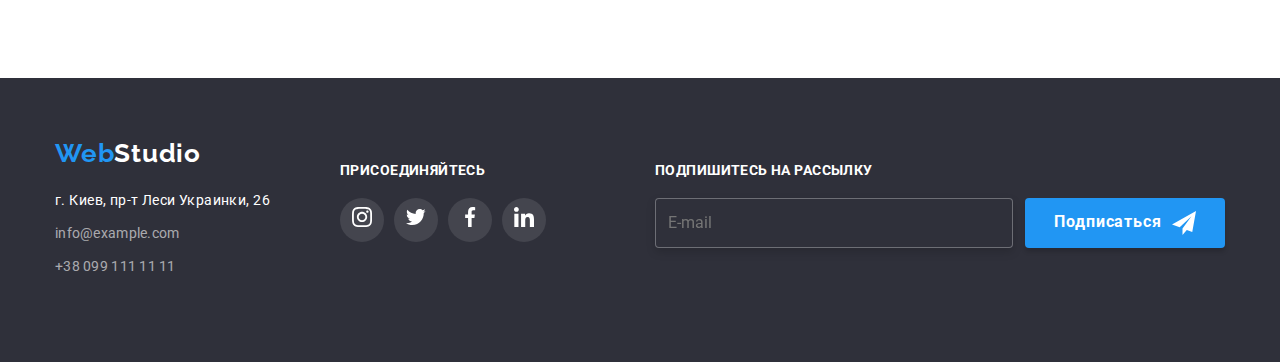
==== commit 46dee7e7: "." ====
--- a/portfolio.html
+++ b/portfolio.html
@@ -218,7 +218,7 @@
                     ./images/portfolio/portfolio6-mobile-@2x.jpg 2x" media="(max-width:767px)" type="image/jpg" />
 
                 <img src="./images/portfolio/portfolio6-desktop.jpg" alt="Экран компьютера с открытой программой"
-                  idth="450">
+                  width="450">
               </picture>
             </a>
           </div>
--- a/css/main.css
+++ b/css/main.css
@@ -148,6 +148,7 @@
 @media screen and (max-width: 767px) {
   .mobile-menu {
     position: absolute;
+    position: fixed;
     top: 0;
     left: 0;
     display: -webkit-box;
@@ -483,7 +484,7 @@
   padding-bottom: 118px;
 }
 
-@media screen and (min-width: 768px) {
+@media screen and (min-width: 1190px) {
   .hero {
     padding-top: 200px;
     padding-bottom: 200px;
@@ -494,51 +495,51 @@
   margin-left: auto;
   margin-right: auto;
   height: 400px;
-  background-image: -webkit-gradient(linear, left top, right top, from(rgba(0, 0, 0, 0.4))), url(/images/Header-mobile.jpg);
-  background-image: linear-gradient(to right rgba(0, 0, 0, 0.4), rgba(0, 0, 0, 0.4)), url(/images/Header-mobile.jpg);
+  background-image: -webkit-gradient(linear, left top, right top, from(rgba(0, 0, 0, 0.4))), url("../images/Hero-mobile.jpg");
+  background-image: linear-gradient(to right rgba(0, 0, 0, 0.4), rgba(0, 0, 0, 0.4)), url("../images/Hero-mobile.jpg");
   background-size: cover;
   background-repeat: no-repeat;
   background-position: center;
 }
 
+@media screen and (min-width: 1190px) {
+  .hero__overlay {
+    height: 600px;
+  }
+}
+
+@media (-webkit-min-device-pixel-ratio: 2), (min-resolution: 2dppx) {
+  .hero__overlay {
+    background-image: -webkit-gradient(linear, left top, right top, from(rgba(0, 0, 0, 0.4))), url("../images/Hero-mobile@2x.jpg");
+    background-image: linear-gradient(to right rgba(0, 0, 0, 0.4), rgba(0, 0, 0, 0.4)), url("../images/Hero-mobile@2x.jpg");
+  }
+}
+
+@media screen and (min-width: 480px) {
+  .hero__overlay {
+    background-image: -webkit-gradient(linear, left top, right top, from(rgba(0, 0, 0, 0.4))), url("../images/Hero-tablet.jpg");
+    background-image: linear-gradient(to right rgba(0, 0, 0, 0.4), rgba(0, 0, 0, 0.4)), url("../images/Hero-tablet.jpg");
+  }
+}
+
+@media screen and (min-width: 480px) and (-webkit-min-device-pixel-ratio: 2), screen and (min-width: 480px) and (min-resolution: 2dppx) {
+  .hero__overlay {
+    background-image: -webkit-gradient(linear, left top, right top, from(rgba(0, 0, 0, 0.4))), url("../images/Hero-tablet@2x.jpg");
+    background-image: linear-gradient(to right rgba(0, 0, 0, 0.4), rgba(0, 0, 0, 0.4)), url("../images/Hero-tablet@2x.jpg");
+  }
+}
+
 @media screen and (min-width: 768px) {
   .hero__overlay {
-    height: 600px;
-  }
-}
-
-@media (-webkit-min-device-pixel-ratio: 2), (min-resolution: 2dppx) {
-  .hero__overlay {
-    background-image: -webkit-gradient(linear, left top, right top, from(rgba(0, 0, 0, 0.4))), url(/images/Header-mobile@2x.jpg);
-    background-image: linear-gradient(to right rgba(0, 0, 0, 0.4), rgba(0, 0, 0, 0.4)), url(/images/Header-mobile@2x.jpg);
-  }
-}
-
-@media screen and (min-width: 480px) {
-  .hero__overlay {
-    background-image: -webkit-gradient(linear, left top, right top, from(rgba(0, 0, 0, 0.4))), url(/images/Header-tablet.jpg);
-    background-image: linear-gradient(to right rgba(0, 0, 0, 0.4), rgba(0, 0, 0, 0.4)), url(/images/Header-tablet.jpg);
-  }
-}
-
-@media screen and (min-width: 480px) and (-webkit-min-device-pixel-ratio: 2), screen and (min-width: 480px) and (min-resolution: 2dppx) {
-  .hero__overlay {
-    background-image: -webkit-gradient(linear, left top, right top, from(rgba(0, 0, 0, 0.4))), url(/images/Header-tablet@2x.jpg);
-    background-image: linear-gradient(to right rgba(0, 0, 0, 0.4), rgba(0, 0, 0, 0.4)), url(/images/Header-tablet@2x.jpg);
-  }
-}
-
-@media screen and (min-width: 768px) {
-  .hero__overlay {
-    background-image: -webkit-gradient(linear, left top, right top, from(rgba(0, 0, 0, 0.4))), url(/images/Header-desktop.jpg);
-    background-image: linear-gradient(to right rgba(0, 0, 0, 0.4), rgba(0, 0, 0, 0.4)), url(/images/Header-desktop.jpg);
+    background-image: -webkit-gradient(linear, left top, right top, from(rgba(0, 0, 0, 0.4))), url("../images/Hero-desktop.jpg");
+    background-image: linear-gradient(to right rgba(0, 0, 0, 0.4), rgba(0, 0, 0, 0.4)), url("../images/Hero-desktop.jpg");
   }
 }
 
 @media screen and (min-width: 768px) and (-webkit-min-device-pixel-ratio: 2), screen and (min-width: 768px) and (min-resolution: 2dppx) {
   .hero__overlay {
-    background-image: -webkit-gradient(linear, left top, right top, from(rgba(0, 0, 0, 0.4))), url(/images/Header-desktop@2x.jpg);
-    background-image: linear-gradient(to right rgba(0, 0, 0, 0.4), rgba(0, 0, 0, 0.4)), url(/images/Header-desktop@2x.jpg);
+    background-image: -webkit-gradient(linear, left top, right top, from(rgba(0, 0, 0, 0.4))), url("../images/Hero-desktop@2x.jpg");
+    background-image: linear-gradient(to right rgba(0, 0, 0, 0.4), rgba(0, 0, 0, 0.4)), url("../images/Hero-desktop@2x.jpg");
   }
 }
 
@@ -639,7 +640,6 @@
 }
 
 .description__title {
-  text-align: center;
   font-weight: bold;
   font-size: 14px;
   line-height: 1.4;
@@ -647,6 +647,12 @@
   letter-spacing: 0.03em;
   margin-top: 0;
   margin-bottom: 10px;
+}
+
+@media screen and (max-width: 766px) {
+  .description__title {
+    text-align: center;
+  }
 }
 
 .description__info {
@@ -970,6 +976,7 @@
 @media screen and (min-width: 1200px) {
   .footer__div {
     margin-right: 70px;
+    text-align: start;
   }
 }
 
@@ -985,6 +992,7 @@
 @media screen and (min-width: 1200px) {
   .social-footer {
     padding-top: 72px;
+    text-align: start;
   }
 }
 
@@ -1110,7 +1118,18 @@
   text-transform: uppercase;
   color: #ffffff;
   margin-bottom: 20px;
-  text-align: center;
+}
+
+@media screen and (max-width: 1190px) {
+  .footer-form__title {
+    text-align: center;
+  }
+}
+
+@media screen and (min-width: 1200px) {
+  .footer-form__title {
+    margin-left: 93px;
+  }
 }
 
 .footer-form__input {
@@ -1191,7 +1210,7 @@
   opacity: 1;
   -webkit-transition: opacity 250ms cubic-bezier(0.4, 0, 0.2, 1);
   transition: opacity 250ms cubic-bezier(0.4, 0, 0.2, 1);
-  z-index: 15;
+  z-index: 14;
   overflow-y: scroll;
 }
 
@@ -1281,6 +1300,7 @@
   cursor: pointer;
   margin-top: 8px;
   margin-right: 8px;
+  z-index: 15;
   -webkit-transition: fill 250ms cubic-bezier(0.4, 0, 0.2, 1);
   transition: fill 250ms cubic-bezier(0.4, 0, 0.2, 1);
 }
@@ -1311,6 +1331,7 @@
   letter-spacing: 0.03em;
   color: #212121;
   margin-bottom: 12px;
+  margin-top: 0;
 }
 
 .modal-form__field {
@@ -1337,7 +1358,6 @@
   padding-bottom: 12px;
   padding-left: 42px;
   margin-top: 4px;
-  margin-bottom: 10px;
   font-size: 14px;
   -webkit-transition: border-color 250ms cubic-bezier(0.4, 0, 0.2, 1);
   transition: border-color 250ms cubic-bezier(0.4, 0, 0.2, 1);
@@ -1389,10 +1409,8 @@
   position: absolute;
   top: 50%;
   left: 3.5%;
-  -webkit-transform: translateY(-30%);
-          transform: translateY(-30%);
-  -webkit-transition: fill var(--animation-speed) var(--timing-function);
-  transition: fill var(--animation-speed) var(--timing-function);
+  -webkit-transition: fill 250ms cubic-bezier(0.4, 0, 0.2, 1);
+  transition: fill 250ms cubic-bezier(0.4, 0, 0.2, 1);
 }
 
 .modal-form__checkbox {
@@ -1413,18 +1431,6 @@
     font-size: 14px;
     line-height: 1.71;
     letter-spacing: 0.03em;
-  }
-}
-
-@media screen and (min-width: 320px) {
-  .modal-form__checklabel {
-    padding-left: 20px;
-  }
-}
-
-@media screen and (min-width: 768px) {
-  .modal-form__checklabel {
-    padding-left: 24px;
   }
 }
 
@@ -1455,7 +1461,6 @@
 
 .modal-form__link {
   color: #2196F3;
-  margin-left: 5px;
 }
 
 .modal-form___send-button {
@@ -1656,7 +1661,7 @@
   display: inline-block;
   width: 100%;
   height: 100%;
-  padding: 64px 24px;
+  padding: 77px 24px;
   font-style: normal;
   font-weight: normal;
   font-size: 18px;
@@ -1677,6 +1682,18 @@
   opacity: 1;
   -webkit-transform: translateY(0%);
           transform: translateY(0%);
+}
+
+@media screen and (min-width: 768px) {
+  .portfolio__hover-text {
+    padding: 49px 24px;
+  }
+}
+
+@media screen and (min-width: 1190px) {
+  .portfolio__hover-text {
+    padding: 64px 24px;
+  }
 }
 
 .portfolio__overlay {
